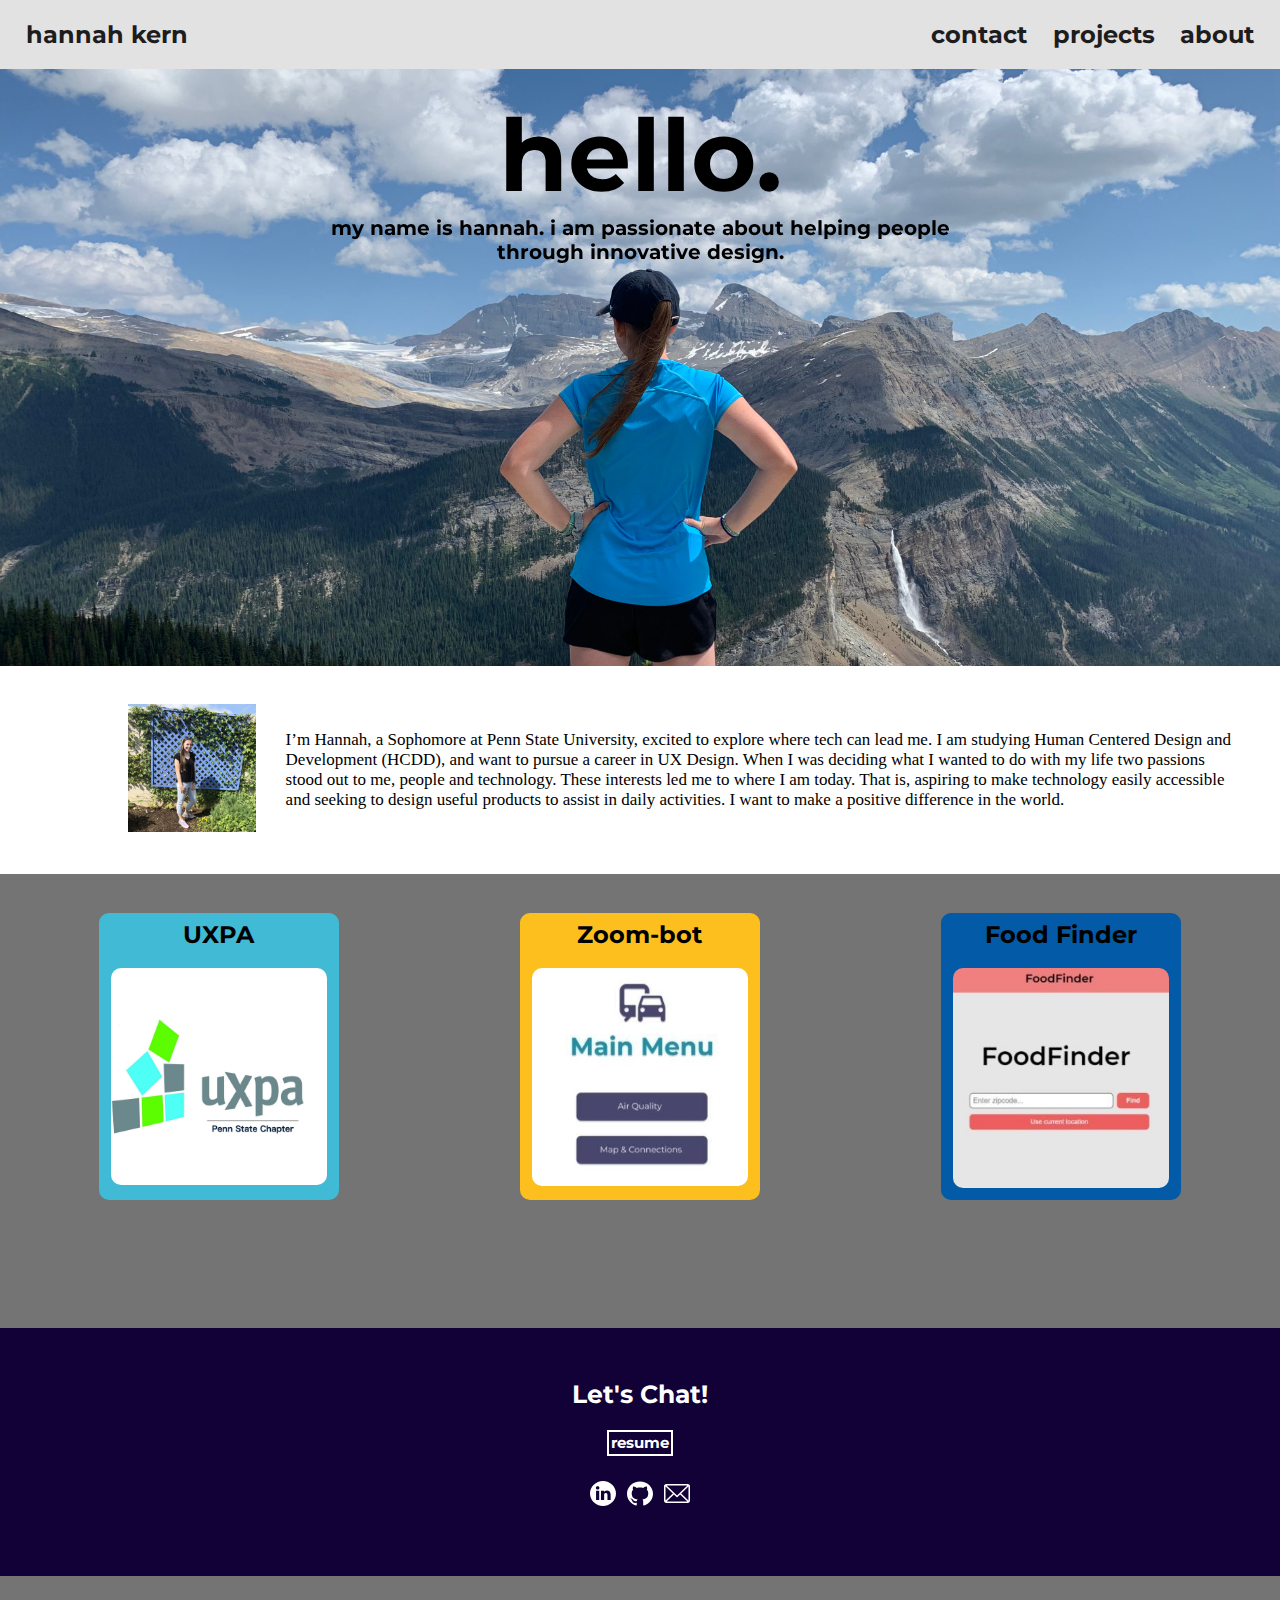
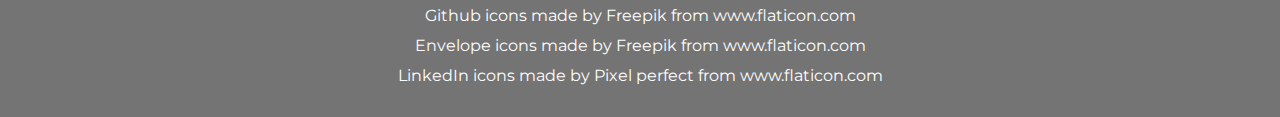
==== index.html @ e4170074 "opportunity" ====
<html>

    <head>
        <title>hannah kern</title>
        <link href="https://fonts.googleapis.com/css2?family=Montserrat&display=swap" rel="stylesheet">
        <link href="styles.css" rel="stylesheet">
        <link rel="icon" href="pictures/logo3.png">
        <script src="scripts/scripts.js"></script>
    </head>

    <body>
        <div class="headers">
            <h2 class="name">
                hannah kern
            </h2>

            <h2 class="about">
                <a href="#descriptionmargins">about</a>
            </h2>

            <h2 class="projects">
                <a href="#projectsmargins">projects</a>
            </h2>

            <h2 class="contact">
                <a href="#contactpage">contact</a>
            </h2>

        </div>

        <div class="home">
            <img src="pictures\mountain.jpg" class="mountain">

            <div class="picturewords">
                <h1 class="hello">
                    hello.
                </h1>

                <h2 class="intro">
                    my name is hannah. i am passionate about helping people through innovative design. 
                </h2>
            </div>
        </div>

        <div class="descriptionmargins" id="descriptionmargins">
            <img src="pictures\flowers.jpg" class="flowerpic" id="description">

            <p class="description">
                I’m Hannah, a Sophomore at Penn State University, excited to explore where tech can lead me. I am studying Human Centered Design and Development (HCDD), and want to pursue a career in UX Design. When I was deciding what I wanted to do with my life two passions stood out to me, people and technology. These interests led me to where I am today. That is, aspiring to make technology easily accessible and seeking to design useful products to assist in daily activities. I want to make a positive difference in the world.
            </p>
        </div>

        <div class="projectsmargins" id="projectsmargins">
            <div class="projectexamples" id="projects">
                <div class="UXPA projectcol">
                    <h3 class="projecttitles">
                        UXPA
                    </h3>

                    <p class="projectdescriptions">
                        UXPA strives to give UX students opportunities to gain experience outside of the classroom. 
                        As the founding treasurer of UXPA, Penn State Chapter, I have put in a lot of time and effort to get the club started. 
                        Leading meetings, recruiting members, and working to become a recognized club are some of the ways I have assisted. 
                        I am currently the Project Manager for the JamPacks project to redesign their website.
                        They are a startup besed in Montana, working to create backpacks built for you.
                        I work as a liason between my team and the client, as well as assist in website functionality.
                        Click <a href="https://www.itsjampacks.com/" class="herebutton"><b>here</b></a> to see their website.
                    </p>

                    <img src="pictures/UXPA-PSU_logo.png" class="UXPAlogo projectlogo">

                    
                </div>

                <div class="zoombot projectcol">
                    <h3 class="projecttitles">
                        Zoom-bot
                    </h3>

                    <p class="projectdescriptions">
                        The Zoom-bot is an interactive navigation and maintence interface that could be implemented on subways and trains all over the world to improve riders experience.
                        It assists various calssifications of users in three parts, maintenance, navigation, and air quality.
                        The Zoom-bot will keep track of train cleanliness and alert maintenance workers of problems. 
                        Subway employees will be using the interface to track trains’ cleanliness and location. 
                        Riders will find benefits of the system through its air purifier and vaccuming as well as viewing navigation tips.
                        The high fidelity wireframes of the interfaces have been developed. 
                        Click <a href="https://www.figma.com/file/EvUAt8o1Ssu5JV6Azz0lU9/Project-Prototype" class="herebutton"><b>here</b></a> to see the figma project.
                        
                    </p>

                    <img src="pictures/zoombot1.JPG" class="zoomlogo projectlogo">

                    
                </div>

                <div class="virtualreality projectcol">
                    <h3 class="projecttitles">
                        Food Finder
                    </h3>

                    <p class="projectdescriptions">
                        My team and I designed an app for finding best-rated local food. 
                        The user is able to save notes, post them as reviews, and send them to others.
                        We collaborated to use Zomato API on the app.
                        I employed HTML, CSS, and JavaScript for the creation of the application.
                        Click <a href="https://github.com/hvk5388/FoodFinderApp" class="herebutton"><b>here</b></a> to see the github repository.
                    </p>

                    <img src="pictures/foodfinder1.JPG" class="vrlogo projectlogo">

                    
                </div>
            </div>
        </div>

        <div class="contactpage" id="contactpage">
            <h4 class="chat">
                Let's Chat!
            </h4>

            <h5>
                <a target="_blank" class="resume" href="https://drive.google.com/file/d/10_lX7cQUOsrA41vKL6oqclri8RDXDFMj/view?usp=sharing">resume</a>
            </h5>

            <div class="contactpics">
                <a target="_blank" href="https://www.linkedin.com/in/hannah-kern"><img src="pictures\linkedin.svg"></a>
            
                <a target="_blank" href="https://github.com/hvk5388"><img src="pictures\github.svg"></a>

                <!-- <a href="mailto:hvk5388@psu.edu"><img src="pictures\email.svg"></a> -->

                <img onclick="copyEmail()" src="pictures\email.svg">

            </div>

            <div>
                <input type="text" value="hannah.kern214@gmail.com" id="myInput" class="textInput">
            </div>
        </div>

        <div class="copyright">
            Github icons made by <a href="https://www.flaticon.com/authors/freepik" title="Freepik">Freepik</a> from <a href="https://www.flaticon.com/" title="Flaticon"> www.flaticon.com</a> <br>
            Envelope icons made by <a href="https://www.flaticon.com/authors/freepik" title="Freepik">Freepik</a> from <a href="https://www.flaticon.com/" title="Flaticon"> www.flaticon.com</a> <br>
            LinkedIn icons made by <a href="https://www.flaticon.com/authors/pixel-perfect" title="Pixel perfect">Pixel perfect</a> from <a href="https://www.flaticon.com/" title="Flaticon"> www.flaticon.com</a> <br>
        </div>

    </body>
</html>
---- styles.css ----
html{
    height: 100%;
    scroll-behavior: smooth;
    overflow-y: scroll;
}

body {
    margin: 0px;
}

.headers{
    font-family: "Montserrat", sans-serif;
    color: #1d1d1d;
    background-color: #E3E2E2;
    position: absolute;
    z-index: 1;
    width: 100%;
    top: 0;
    left: 0;
}

img {
    width: 100%;
    height: auto;
}

.mountain{
    background: url(mountain.jpg);
    background-repeat: no-repeat;
    background-size: cover;
    margin: 0;
    padding: 0;
    border: 0;
    width: 100%;

    /* Set rules to fill background */
    min-height: 100%;
    min-width: 1024px;
        
    /* Set up proportionate scaling */
    width: 100%;
    height: auto;

    position: fixed;
    z-index: 0;
    width: 100%;
    top: 0;
    left: 0;
}

.home {
    position: static;
}

.picturewords{
    position: absolute;
    top: 10%;
    margin-top: 5%;
    left: 50%;
    transform: translate(-50%, -50%);
    font-size: 18px;
    font-family: "Montserrat", sans-serif;
    color:black;
    text-align: center;
}

.name{
    margin-left: 2%; 
    display: inline-block;
}

.about{
    display: inline; 
    margin-left: 2%;
    float: right;
    margin-right: 2%;
}

.projects{
    display: inline; 
    margin-left: 2%;
    float: right;
}

.contact{
    float:right;
    display: inline; 
    margin-left: 2%;
}

.hello{
    font-size: 100px; 
    margin-bottom: 0px;
    /* background-color: #ffffff;
    border-radius: 10px;
    padding: 1%;
    border-bottom-left-radius: 0;
    border-bottom-right-radius: 0; */
}

.intro{
    font-size: 20px; 
    margin-top: 0px;
    /* background-color: #ffffff;
    border-radius: 10px;
    padding: 1%;
    border-top-left-radius: 0;
    border-top-right-radius: 0; */
}

.flowerpic{
    width: 10%;
    /* float: left; */
    margin-left: 10%;
}

.descriptionmargins{
    margin-top: 52%;
    background-color: white;
    position: relative;
    display: block;
    padding-top: 3%;
    padding-bottom: 3%;
    }

.description{
    font-size: 17px;
    color:black;
    display: inline-block;
    vertical-align: top;
    width: 75%;
    margin-left: 2%;
    margin-top:2%;
}

.projectsmargins{
    /* margin-top: 114%; */
    position: relative;
}

.projecttitles{
    font-size: 150%;
    font-family: "Montserrat", sans-serif;
    clear: both;
    text-align: center;
    margin: 0%;
    padding: 3%;
}

.projectexamples{
    background-color: #747474;
    padding-top: 3%;
    padding-bottom: 10%;
    padding-left: 3%;
    padding-right: 3%;
    width: 94%;
    display: inline-flex;
    height: auto;
}
/* 
.UXPA .projectdescriptions{
    color: #40BAD5;
}

.zoombot .projectdescriptions{
    color: #FCBF1E;
}

.virtualreality .projectdescriptions{
    color: #035AA6;
} */

.UXPA{
    background-color: #40BAD5;
    margin-left: 5%;
    width: 20%;
    border-radius: 10px;
    background: #40BAD5;
}

/* .UXPAlogo{
    border-radius: 10px;
    margin: 1.75%;
    width: 15%;
    position: absolute;
} */

.zoombot{
    background-color: #FCBF1E;
    width: 20%;
    margin-left: 15%;
    margin-top: 0%;
    border-radius: 10px;
    background: #FCBF1E;
}

/* .zoomlogo{
    margin: 1.75%;
    width: 15%;
    position: absolute;
    
} */

.virtualreality{
    background-color: #035AA6;
    width: 20%;
    margin-left: 15%;
    border-radius: 10px;
    background: #035AA6;
}

/* .vrlogo{
    margin: 1.75%;
    width: 15%;
    position: absolute;
    border-radius: 10px;
} */

.projectlogo{
    border-radius: 10px;
    width: 90%;
    margin:5%;
    position: static;
    vertical-align: middle;
}

.contactpage{
    background-color: #120136;
    font-family: "Montserrat", sans-serif;
    color: white;
    /* clear: both; */

    /* padding-left: 5%;
    padding-top: 5%; */
    position: relative;
    /* transform: translate(-50%, -50%); */
    font-size: 18px;
    text-align: center;
    /* left: 50%; */
    margin: 0;
    width: 100%;
    padding: 0;
    border: 0;
    display: block;
    padding-bottom: 2%;
    padding-top: 4%;
}

.chat{
    font-size: 25px;
    margin: 0;
}

.contactpics img {
    max-width: 2%;
    /*margin-left: 50%; */
    /* display: inline-block; */
    /* clear: both; */
    margin: .25%;
}

.copyright{
    font-family: "Montserrat", sans-serif;
    background-color: #747474;
    color: #ffffff;
    text-align: center;
    position: relative;
    display: block;
    width: 100%;
    margin-left: 0;
    padding-top: 2%;
    padding-bottom: 2%;
    line-height: 30px;
}

.resume{
    border-style: solid;
    border-width: 2px;
    border-color: #ffffff;
    padding: 2px;
}

a:link{
    color: white;
}

.about a:link{
    color: #1d1d1d;
}

.projects a:link{
    color: #1d1d1d
}

.contact a:link{
    color: #1d1d1d
}

a:visited{
    color: white;
}

.about a:visited{
    color: #1d1d1d;
}

.projects a:visited{
    color: #1d1d1d;
}

.contact a:visited{
    color: #1d1d1d;
}

a { text-decoration: none; }

a.herebutton{
    color: black;
}

.herebutton a:link{
    color: black;
}

.herebutton a:visited{
    color: black;
}

.projectcol:hover .projectdescriptions{
    /* font-family: "Montserrat", sans-serif;
    font-size: 100%;
    background-color: white;
    padding: 3%;
    margin: 5%;
    text-align: left;
    border-radius: 10px;
    color: black; */
    visibility: visible;
}

.projectcol:hover .projectlogo{
    visibility: hidden;
}

.projectcol {
    position: relative;
}

.projectdescriptions {
    visibility: hidden;
    display: block;
    position: absolute;
    font-family: "Montserrat", sans-serif;
    font-size: 100%;
    background-color: white;
    padding: 3%;
    margin: 5%;
    text-align: left;
    border-radius: 10px;
    color: black;
    overflow-y: scroll;
    height: 70%;
}


/* Hide scrollbar for Chrome, Safari and Opera */
.projectdescriptions::-webkit-scrollbar {
    display: none;
}

/* Hide scrollbar for IE, Edge and Firefox */
.projectdescriptions {
  -ms-overflow-style: none;  /* IE and Edge */
  scrollbar-width: none;  /* Firefox */
}

/* .textInput {
    visibility: hidden;
} */

input[type=text]:focus {
    border-color:#120136;
}

input[type=text] {
    padding:5px; 
    border:2px solid #120136; 
    -webkit-border-radius: 5px;
    border-radius: 5px;

    font-family: "Montserrat", sans-serif;
    font-size: 100%;
    background-color: #120136;
    color: #120136;
}

input:focus,
select:focus,
textarea:focus,
button:focus {
    outline: none;
}
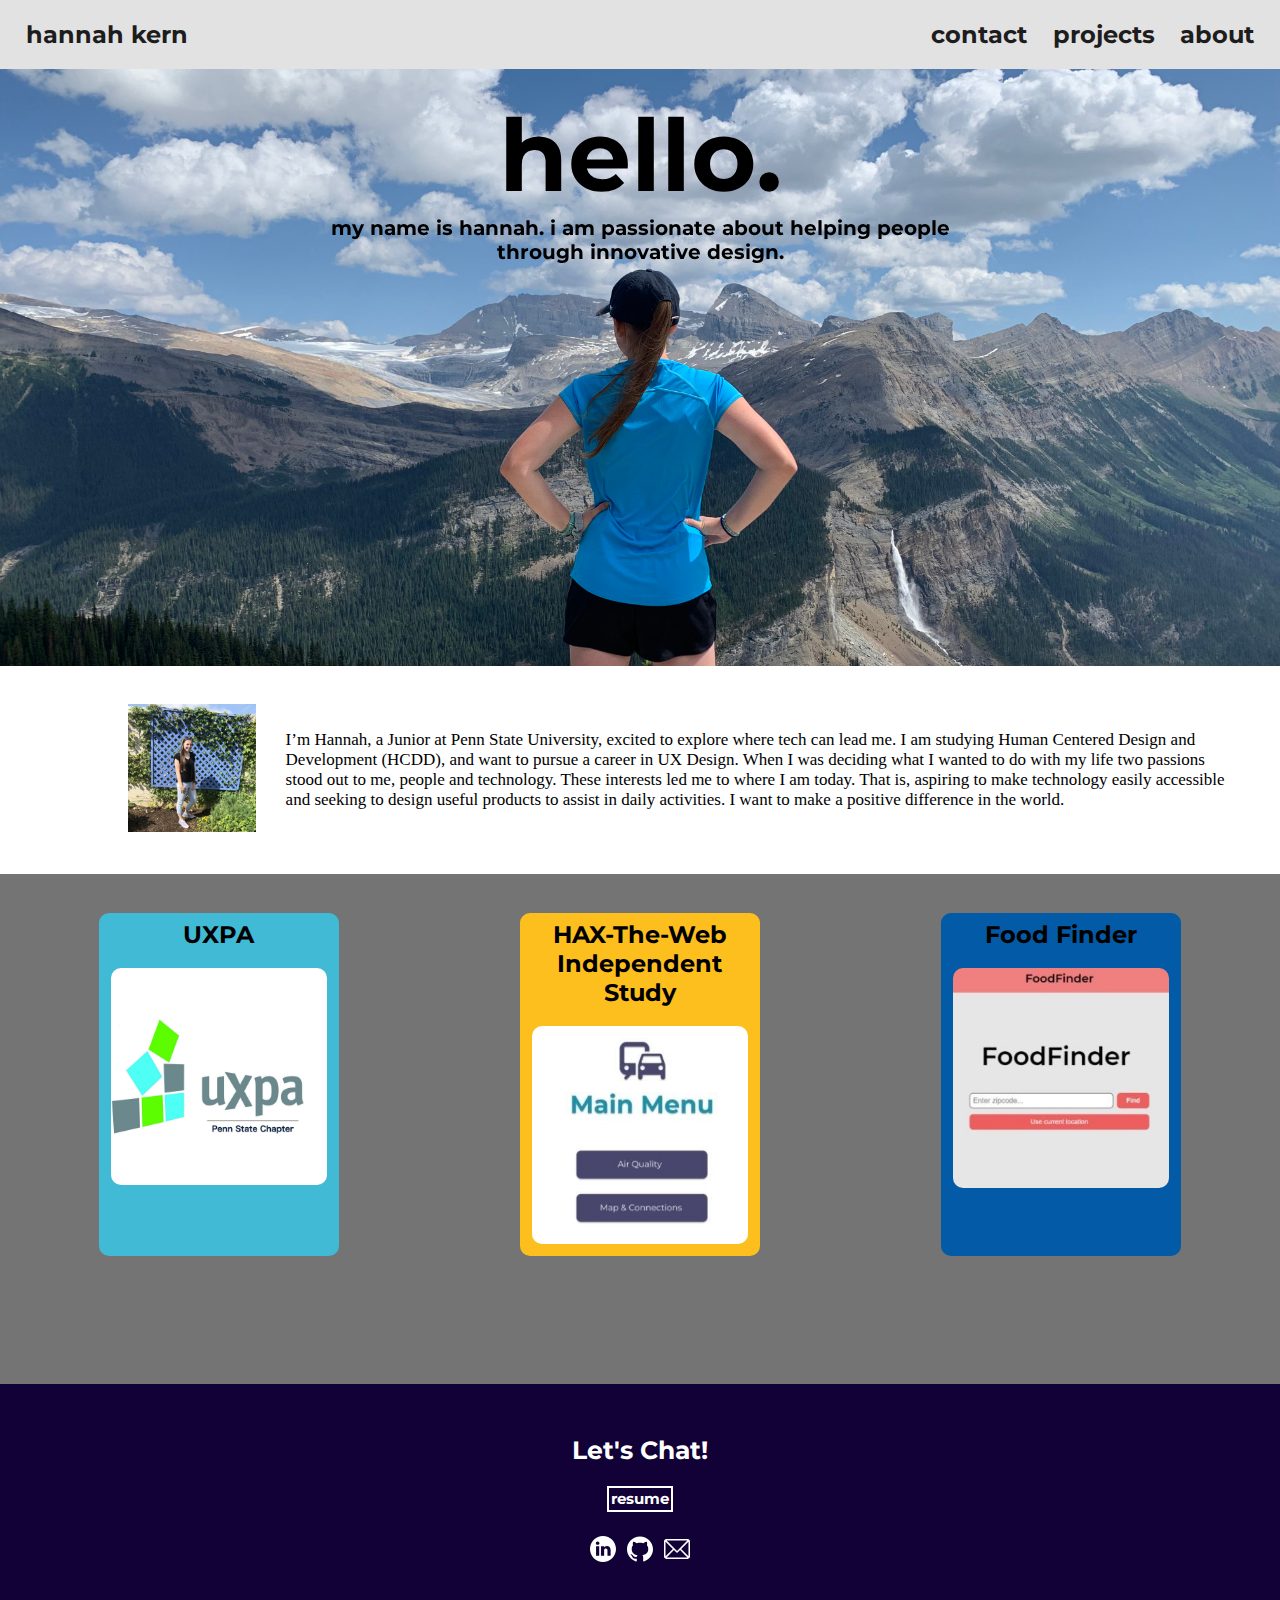
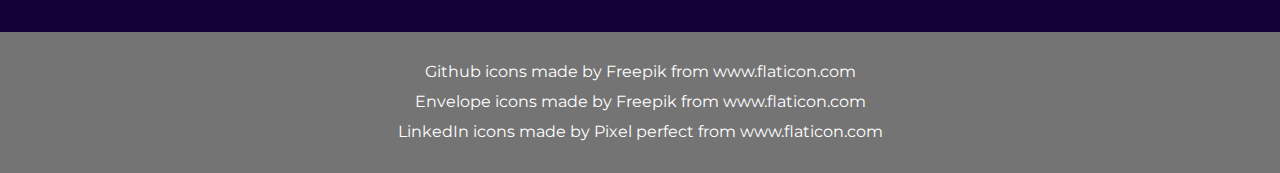
==== commit 13dfa990: "update projects" ====
--- a/index.html
+++ b/index.html
@@ -46,7 +46,7 @@
             <img src="pictures\flowers.jpg" class="flowerpic" id="description">
 
             <p class="description">
-                I’m Hannah, a Sophomore at Penn State University, excited to explore where tech can lead me. I am studying Human Centered Design and Development (HCDD), and want to pursue a career in UX Design. When I was deciding what I wanted to do with my life two passions stood out to me, people and technology. These interests led me to where I am today. That is, aspiring to make technology easily accessible and seeking to design useful products to assist in daily activities. I want to make a positive difference in the world.
+                I’m Hannah, a Junior at Penn State University, excited to explore where tech can lead me. I am studying Human Centered Design and Development (HCDD), and want to pursue a career in UX Design. When I was deciding what I wanted to do with my life two passions stood out to me, people and technology. These interests led me to where I am today. That is, aspiring to make technology easily accessible and seeking to design useful products to assist in daily activities. I want to make a positive difference in the world.
             </p>
         </div>
 
@@ -74,10 +74,18 @@
 
                 <div class="zoombot projectcol">
                     <h3 class="projecttitles">
-                        Zoom-bot
+                        HAX-The-Web Independent Study
                     </h3>
 
                     <p class="projectdescriptions">
+                        I am currently completeing an Independent Study with HAX-The-Web, an open source content mananagement system. 
+                        I work alongside professors, professionals, and peers to contribute to the github repository. 
+                        I test and solve issues in the queue in order to keep the system working properly and improving.
+                        One such issue was the star-rating, created with JavaScript.
+                        The star-rating web component was made in order to add an element that will work as a rating system.
+                        You can change the number of stars and how many are filled in. 
+                        Click <a href="https://github.com/elmsln" class="herebutton"><b>here</b></a> to see the github repository.
+
                         The Zoom-bot is an interactive navigation and maintence interface that could be implemented on subways and trains all over the world to improve riders experience.
                         It assists various calssifications of users in three parts, maintenance, navigation, and air quality.
                         The Zoom-bot will keep track of train cleanliness and alert maintenance workers of problems. 
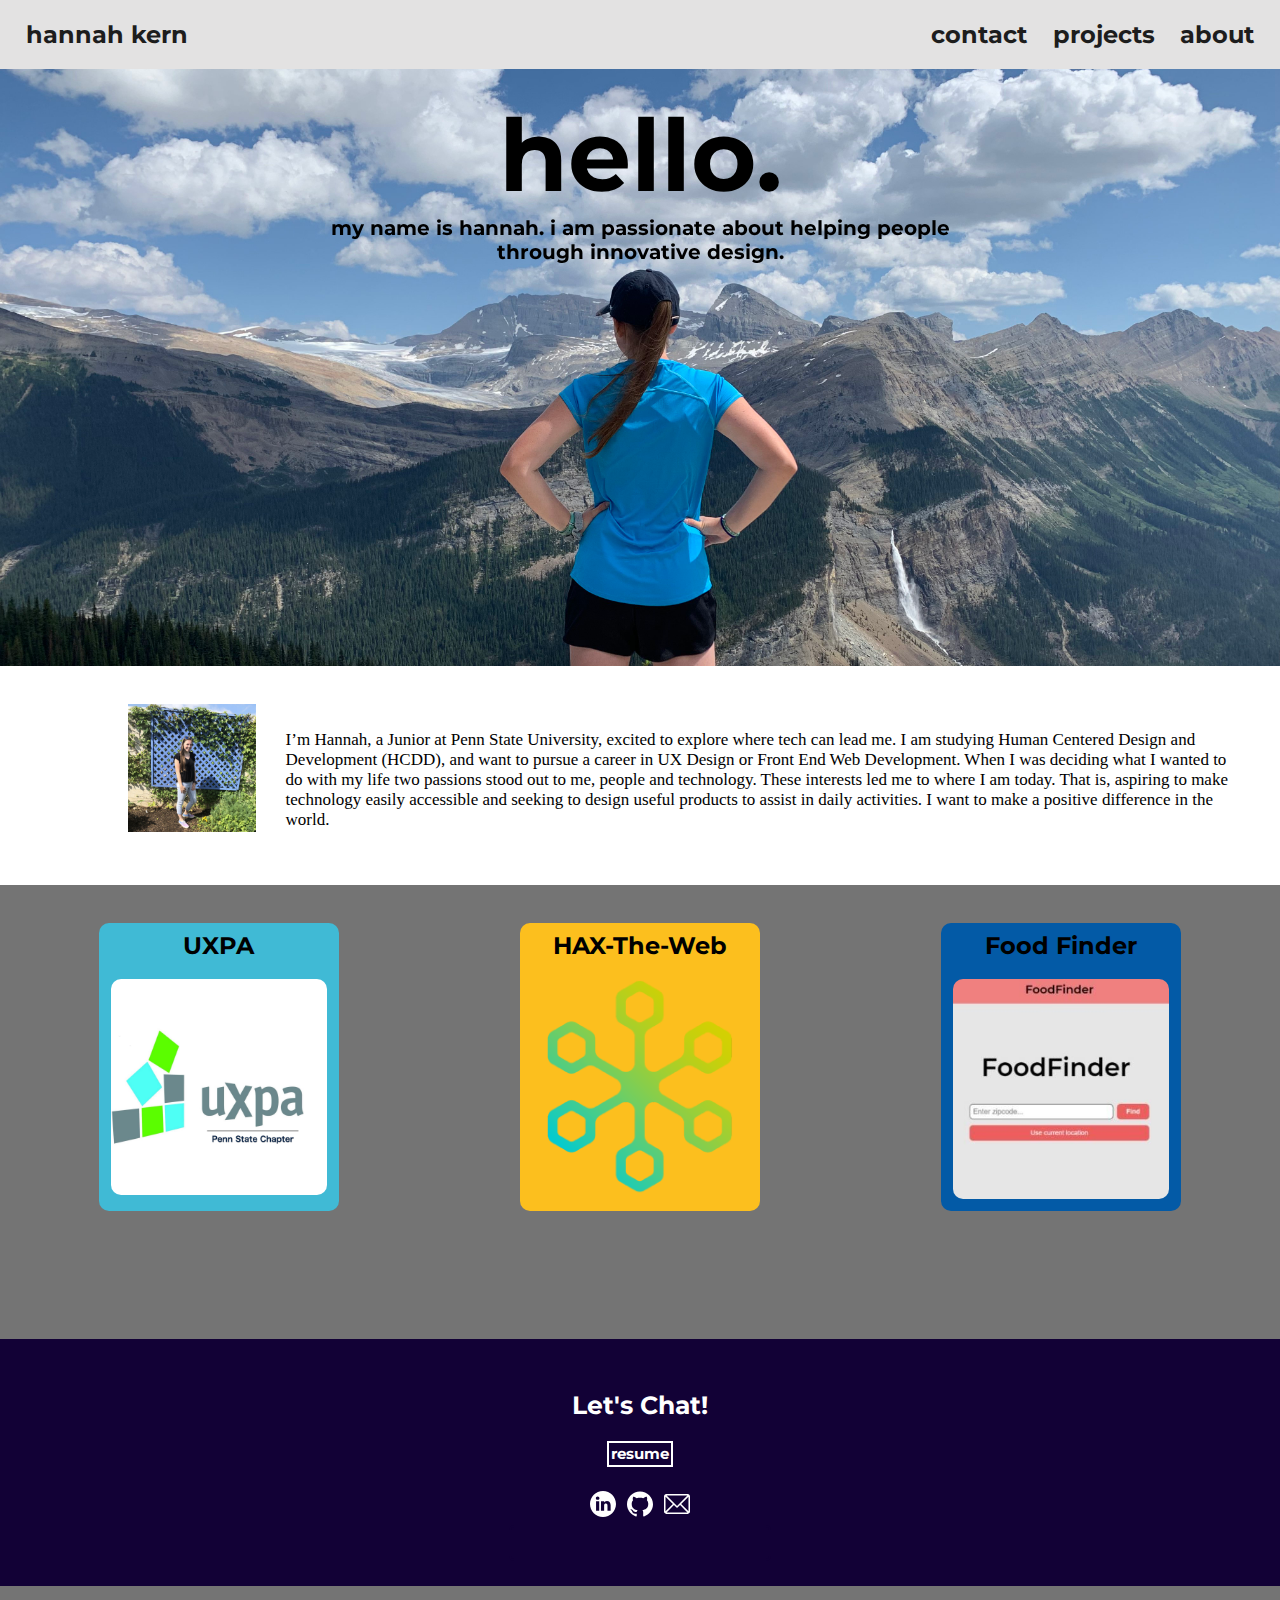
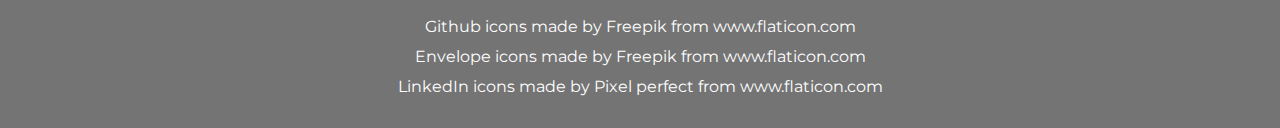
==== commit 933f7c05: "update pictures" ====
--- a/index.html
+++ b/index.html
@@ -46,7 +46,7 @@
             <img src="pictures\flowers.jpg" class="flowerpic" id="description">
 
             <p class="description">
-                I’m Hannah, a Junior at Penn State University, excited to explore where tech can lead me. I am studying Human Centered Design and Development (HCDD), and want to pursue a career in UX Design. When I was deciding what I wanted to do with my life two passions stood out to me, people and technology. These interests led me to where I am today. That is, aspiring to make technology easily accessible and seeking to design useful products to assist in daily activities. I want to make a positive difference in the world.
+                I’m Hannah, a Junior at Penn State University, excited to explore where tech can lead me. I am studying Human Centered Design and Development (HCDD), and want to pursue a career in UX Design or Front End Web Development. When I was deciding what I wanted to do with my life two passions stood out to me, people and technology. These interests led me to where I am today. That is, aspiring to make technology easily accessible and seeking to design useful products to assist in daily activities. I want to make a positive difference in the world.
             </p>
         </div>
 
@@ -74,7 +74,7 @@
 
                 <div class="zoombot projectcol">
                     <h3 class="projecttitles">
-                        HAX-The-Web Independent Study
+                        HAX-The-Web
                     </h3>
 
                     <p class="projectdescriptions">
@@ -84,19 +84,10 @@
                         One such issue was the star-rating, created with JavaScript.
                         The star-rating web component was made in order to add an element that will work as a rating system.
                         You can change the number of stars and how many are filled in. 
-                        Click <a href="https://github.com/elmsln" class="herebutton"><b>here</b></a> to see the github repository.
-
-                        The Zoom-bot is an interactive navigation and maintence interface that could be implemented on subways and trains all over the world to improve riders experience.
-                        It assists various calssifications of users in three parts, maintenance, navigation, and air quality.
-                        The Zoom-bot will keep track of train cleanliness and alert maintenance workers of problems. 
-                        Subway employees will be using the interface to track trains’ cleanliness and location. 
-                        Riders will find benefits of the system through its air purifier and vaccuming as well as viewing navigation tips.
-                        The high fidelity wireframes of the interfaces have been developed. 
-                        Click <a href="https://www.figma.com/file/EvUAt8o1Ssu5JV6Azz0lU9/Project-Prototype" class="herebutton"><b>here</b></a> to see the figma project.
-                        
+                        Click <a href="https://github.com/elmsln" class="herebutton"><b>here</b></a> to see the github repository.                        
                     </p>
 
-                    <img src="pictures/zoombot1.JPG" class="zoomlogo projectlogo">
+                    <img src="pictures/elmsln.png" class="zoomlogo projectlogo">
 
                     
                 </div>
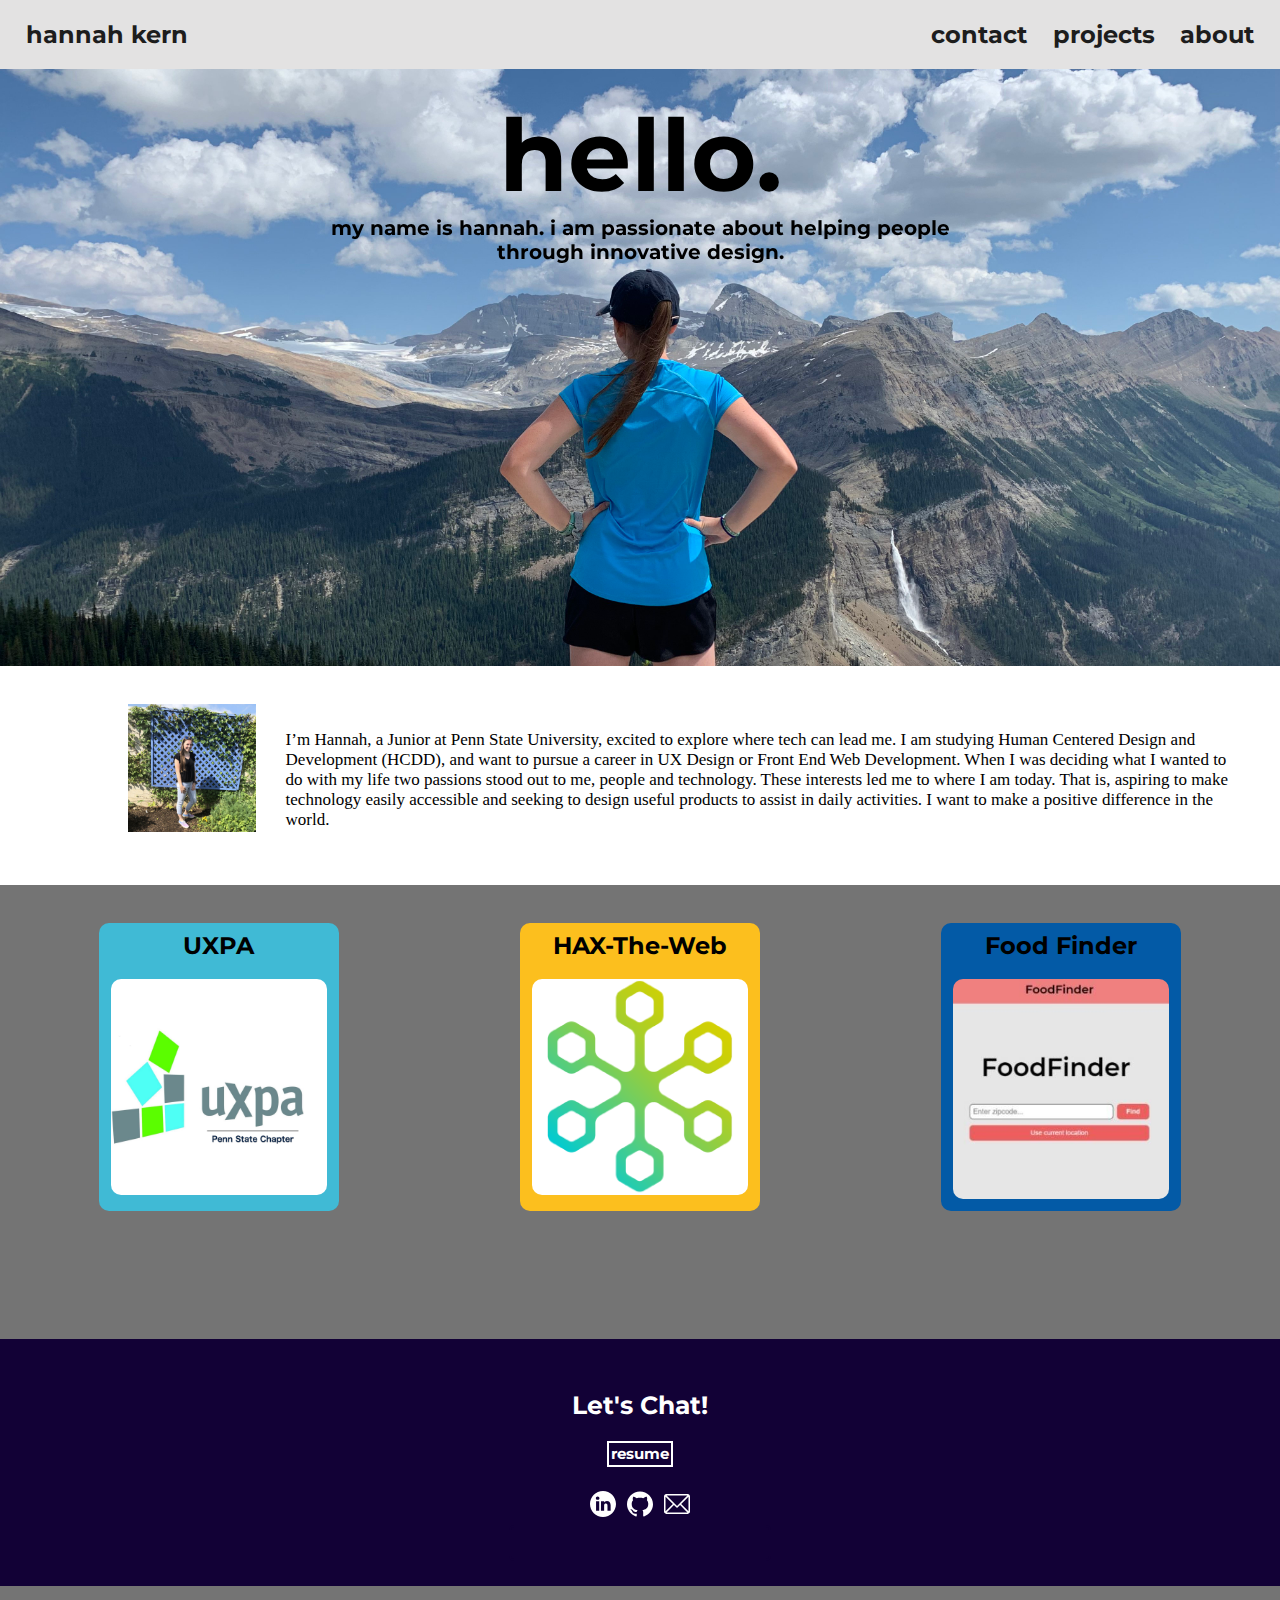
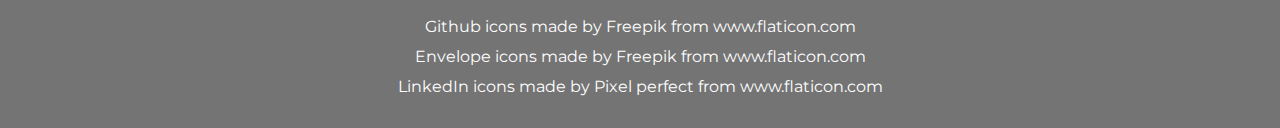
==== commit 92eb840e: "fix resume link" ====
--- a/index.html
+++ b/index.html
@@ -118,7 +118,7 @@
             </h4>
 
             <h5>
-                <a target="_blank" class="resume" href="https://drive.google.com/file/d/10_lX7cQUOsrA41vKL6oqclri8RDXDFMj/view?usp=sharing">resume</a>
+                <a target="_blank" class="resume" href="https://drive.google.com/file/d/1S8eUcDcYZfIKzLb8NfDaDEo6_zUsIWA3/view?usp=sharing">resume</a>
             </h5>
 
             <div class="contactpics">
--- a/styles.css
+++ b/styles.css
@@ -1,161 +1,161 @@
-html{
-    height: 100%;
-    scroll-behavior: smooth;
-    overflow-y: scroll;
+html {
+  height: 100%;
+  scroll-behavior: smooth;
+  overflow-y: scroll;
 }
 
 body {
-    margin: 0px;
-}
-
-.headers{
-    font-family: "Montserrat", sans-serif;
-    color: #1d1d1d;
-    background-color: #E3E2E2;
-    position: absolute;
-    z-index: 1;
-    width: 100%;
-    top: 0;
-    left: 0;
+  margin: 0px;
+}
+
+.headers {
+  font-family: "Montserrat", sans-serif;
+  color: #1d1d1d;
+  background-color: #e3e2e2;
+  position: absolute;
+  z-index: 1;
+  width: 100%;
+  top: 0;
+  left: 0;
 }
 
 img {
-    width: 100%;
-    height: auto;
-}
-
-.mountain{
-    background: url(mountain.jpg);
-    background-repeat: no-repeat;
-    background-size: cover;
-    margin: 0;
-    padding: 0;
-    border: 0;
-    width: 100%;
-
-    /* Set rules to fill background */
-    min-height: 100%;
-    min-width: 1024px;
-        
-    /* Set up proportionate scaling */
-    width: 100%;
-    height: auto;
-
-    position: fixed;
-    z-index: 0;
-    width: 100%;
-    top: 0;
-    left: 0;
+  width: 100%;
+  height: auto;
+}
+
+.mountain {
+  background: url(mountain.jpg);
+  background-repeat: no-repeat;
+  background-size: cover;
+  margin: 0;
+  padding: 0;
+  border: 0;
+  width: 100%;
+
+  /* Set rules to fill background */
+  min-height: 100%;
+  min-width: 1024px;
+
+  /* Set up proportionate scaling */
+  width: 100%;
+  height: auto;
+
+  position: fixed;
+  z-index: 0;
+  width: 100%;
+  top: 0;
+  left: 0;
 }
 
 .home {
-    position: static;
-}
-
-.picturewords{
-    position: absolute;
-    top: 10%;
-    margin-top: 5%;
-    left: 50%;
-    transform: translate(-50%, -50%);
-    font-size: 18px;
-    font-family: "Montserrat", sans-serif;
-    color:black;
-    text-align: center;
-}
-
-.name{
-    margin-left: 2%; 
-    display: inline-block;
-}
-
-.about{
-    display: inline; 
-    margin-left: 2%;
-    float: right;
-    margin-right: 2%;
-}
-
-.projects{
-    display: inline; 
-    margin-left: 2%;
-    float: right;
-}
-
-.contact{
-    float:right;
-    display: inline; 
-    margin-left: 2%;
-}
-
-.hello{
-    font-size: 100px; 
-    margin-bottom: 0px;
-    /* background-color: #ffffff;
+  position: static;
+}
+
+.picturewords {
+  position: absolute;
+  top: 10%;
+  margin-top: 5%;
+  left: 50%;
+  transform: translate(-50%, -50%);
+  font-size: 18px;
+  font-family: "Montserrat", sans-serif;
+  color: black;
+  text-align: center;
+}
+
+.name {
+  margin-left: 2%;
+  display: inline-block;
+}
+
+.about {
+  display: inline;
+  margin-left: 2%;
+  float: right;
+  margin-right: 2%;
+}
+
+.projects {
+  display: inline;
+  margin-left: 2%;
+  float: right;
+}
+
+.contact {
+  float: right;
+  display: inline;
+  margin-left: 2%;
+}
+
+.hello {
+  font-size: 100px;
+  margin-bottom: 0px;
+  /* background-color: #ffffff;
     border-radius: 10px;
     padding: 1%;
     border-bottom-left-radius: 0;
     border-bottom-right-radius: 0; */
 }
 
-.intro{
-    font-size: 20px; 
-    margin-top: 0px;
-    /* background-color: #ffffff;
+.intro {
+  font-size: 20px;
+  margin-top: 0px;
+  /* background-color: #ffffff;
     border-radius: 10px;
     padding: 1%;
     border-top-left-radius: 0;
     border-top-right-radius: 0; */
 }
 
-.flowerpic{
-    width: 10%;
-    /* float: left; */
-    margin-left: 10%;
-}
-
-.descriptionmargins{
-    margin-top: 52%;
-    background-color: white;
-    position: relative;
-    display: block;
-    padding-top: 3%;
-    padding-bottom: 3%;
-    }
-
-.description{
-    font-size: 17px;
-    color:black;
-    display: inline-block;
-    vertical-align: top;
-    width: 75%;
-    margin-left: 2%;
-    margin-top:2%;
-}
-
-.projectsmargins{
-    /* margin-top: 114%; */
-    position: relative;
-}
-
-.projecttitles{
-    font-size: 150%;
-    font-family: "Montserrat", sans-serif;
-    clear: both;
-    text-align: center;
-    margin: 0%;
-    padding: 3%;
-}
-
-.projectexamples{
-    background-color: #747474;
-    padding-top: 3%;
-    padding-bottom: 10%;
-    padding-left: 3%;
-    padding-right: 3%;
-    width: 94%;
-    display: inline-flex;
-    height: auto;
+.flowerpic {
+  width: 10%;
+  /* float: left; */
+  margin-left: 10%;
+}
+
+.descriptionmargins {
+  margin-top: 52%;
+  background-color: white;
+  position: relative;
+  display: block;
+  padding-top: 3%;
+  padding-bottom: 3%;
+}
+
+.description {
+  font-size: 17px;
+  color: black;
+  display: inline-block;
+  vertical-align: top;
+  width: 75%;
+  margin-left: 2%;
+  margin-top: 2%;
+}
+
+.projectsmargins {
+  /* margin-top: 114%; */
+  position: relative;
+}
+
+.projecttitles {
+  font-size: 150%;
+  font-family: "Montserrat", sans-serif;
+  clear: both;
+  text-align: center;
+  margin: 0%;
+  padding: 3%;
+}
+
+.projectexamples {
+  background-color: #747474;
+  padding-top: 3%;
+  padding-bottom: 10%;
+  padding-left: 3%;
+  padding-right: 3%;
+  width: 94%;
+  display: inline-flex;
+  height: auto;
 }
 /* 
 .UXPA .projectdescriptions{
@@ -170,12 +170,12 @@
     color: #035AA6;
 } */
 
-.UXPA{
-    background-color: #40BAD5;
-    margin-left: 5%;
-    width: 20%;
-    border-radius: 10px;
-    background: #40BAD5;
+.UXPA {
+  background-color: #40bad5;
+  margin-left: 5%;
+  width: 20%;
+  border-radius: 10px;
+  background: #40bad5;
 }
 
 /* .UXPAlogo{
@@ -185,13 +185,17 @@
     position: absolute;
 } */
 
-.zoombot{
-    background-color: #FCBF1E;
-    width: 20%;
-    margin-left: 15%;
-    margin-top: 0%;
-    border-radius: 10px;
-    background: #FCBF1E;
+.zoombot {
+  background-color: #fcbf1e;
+  width: 20%;
+  margin-left: 15%;
+  margin-top: 0%;
+  border-radius: 10px;
+  background: #fcbf1e;
+}
+
+.zoomlogo {
+  background-color: rgb(300, 300, 300);
 }
 
 /* .zoomlogo{
@@ -201,12 +205,12 @@
     
 } */
 
-.virtualreality{
-    background-color: #035AA6;
-    width: 20%;
-    margin-left: 15%;
-    border-radius: 10px;
-    background: #035AA6;
+.virtualreality {
+  background-color: #035aa6;
+  width: 20%;
+  margin-left: 15%;
+  border-radius: 10px;
+  background: #035aa6;
 }
 
 /* .vrlogo{
@@ -216,118 +220,120 @@
     border-radius: 10px;
 } */
 
-.projectlogo{
-    border-radius: 10px;
-    width: 90%;
-    margin:5%;
-    position: static;
-    vertical-align: middle;
-}
-
-.contactpage{
-    background-color: #120136;
-    font-family: "Montserrat", sans-serif;
-    color: white;
-    /* clear: both; */
-
-    /* padding-left: 5%;
+.projectlogo {
+  border-radius: 10px;
+  width: 90%;
+  margin: 5%;
+  position: static;
+  vertical-align: middle;
+}
+
+.contactpage {
+  background-color: #120136;
+  font-family: "Montserrat", sans-serif;
+  color: white;
+  /* clear: both; */
+
+  /* padding-left: 5%;
     padding-top: 5%; */
-    position: relative;
-    /* transform: translate(-50%, -50%); */
-    font-size: 18px;
-    text-align: center;
-    /* left: 50%; */
-    margin: 0;
-    width: 100%;
-    padding: 0;
-    border: 0;
-    display: block;
-    padding-bottom: 2%;
-    padding-top: 4%;
-}
-
-.chat{
-    font-size: 25px;
-    margin: 0;
+  position: relative;
+  /* transform: translate(-50%, -50%); */
+  font-size: 18px;
+  text-align: center;
+  /* left: 50%; */
+  margin: 0;
+  width: 100%;
+  padding: 0;
+  border: 0;
+  display: block;
+  padding-bottom: 2%;
+  padding-top: 4%;
+}
+
+.chat {
+  font-size: 25px;
+  margin: 0;
 }
 
 .contactpics img {
-    max-width: 2%;
-    /*margin-left: 50%; */
-    /* display: inline-block; */
-    /* clear: both; */
-    margin: .25%;
-}
-
-.copyright{
-    font-family: "Montserrat", sans-serif;
-    background-color: #747474;
-    color: #ffffff;
-    text-align: center;
-    position: relative;
-    display: block;
-    width: 100%;
-    margin-left: 0;
-    padding-top: 2%;
-    padding-bottom: 2%;
-    line-height: 30px;
-}
-
-.resume{
-    border-style: solid;
-    border-width: 2px;
-    border-color: #ffffff;
-    padding: 2px;
-}
-
-a:link{
-    color: white;
-}
-
-.about a:link{
-    color: #1d1d1d;
-}
-
-.projects a:link{
-    color: #1d1d1d
-}
-
-.contact a:link{
-    color: #1d1d1d
-}
-
-a:visited{
-    color: white;
-}
-
-.about a:visited{
-    color: #1d1d1d;
-}
-
-.projects a:visited{
-    color: #1d1d1d;
-}
-
-.contact a:visited{
-    color: #1d1d1d;
-}
-
-a { text-decoration: none; }
-
-a.herebutton{
-    color: black;
-}
-
-.herebutton a:link{
-    color: black;
-}
-
-.herebutton a:visited{
-    color: black;
-}
-
-.projectcol:hover .projectdescriptions{
-    /* font-family: "Montserrat", sans-serif;
+  max-width: 2%;
+  /*margin-left: 50%; */
+  /* display: inline-block; */
+  /* clear: both; */
+  margin: 0.25%;
+}
+
+.copyright {
+  font-family: "Montserrat", sans-serif;
+  background-color: #747474;
+  color: #ffffff;
+  text-align: center;
+  position: relative;
+  display: block;
+  width: 100%;
+  margin-left: 0;
+  padding-top: 2%;
+  padding-bottom: 2%;
+  line-height: 30px;
+}
+
+.resume {
+  border-style: solid;
+  border-width: 2px;
+  border-color: #ffffff;
+  padding: 2px;
+}
+
+a:link {
+  color: white;
+}
+
+.about a:link {
+  color: #1d1d1d;
+}
+
+.projects a:link {
+  color: #1d1d1d;
+}
+
+.contact a:link {
+  color: #1d1d1d;
+}
+
+a:visited {
+  color: white;
+}
+
+.about a:visited {
+  color: #1d1d1d;
+}
+
+.projects a:visited {
+  color: #1d1d1d;
+}
+
+.contact a:visited {
+  color: #1d1d1d;
+}
+
+a {
+  text-decoration: none;
+}
+
+a.herebutton {
+  color: black;
+}
+
+.herebutton a:link {
+  color: black;
+}
+
+.herebutton a:visited {
+  color: black;
+}
+
+.projectcol:hover .projectdescriptions {
+  /* font-family: "Montserrat", sans-serif;
     font-size: 100%;
     background-color: white;
     padding: 3%;
@@ -335,68 +341,67 @@
     text-align: left;
     border-radius: 10px;
     color: black; */
-    visibility: visible;
-}
-
-.projectcol:hover .projectlogo{
-    visibility: hidden;
+  visibility: visible;
+}
+
+.projectcol:hover .projectlogo {
+  visibility: hidden;
 }
 
 .projectcol {
-    position: relative;
+  position: relative;
 }
 
 .projectdescriptions {
-    visibility: hidden;
-    display: block;
-    position: absolute;
-    font-family: "Montserrat", sans-serif;
-    font-size: 100%;
-    background-color: white;
-    padding: 3%;
-    margin: 5%;
-    text-align: left;
-    border-radius: 10px;
-    color: black;
-    overflow-y: scroll;
-    height: 70%;
-}
-
+  visibility: hidden;
+  display: block;
+  position: absolute;
+  font-family: "Montserrat", sans-serif;
+  font-size: 100%;
+  background-color: white;
+  padding: 3%;
+  margin: 5%;
+  text-align: left;
+  border-radius: 10px;
+  color: black;
+  overflow-y: scroll;
+  height: 70%;
+}
 
 /* Hide scrollbar for Chrome, Safari and Opera */
 .projectdescriptions::-webkit-scrollbar {
-    display: none;
+  display: none;
 }
 
 /* Hide scrollbar for IE, Edge and Firefox */
 .projectdescriptions {
-  -ms-overflow-style: none;  /* IE and Edge */
-  scrollbar-width: none;  /* Firefox */
+  -ms-overflow-style: none; /* IE and Edge */
+  scrollbar-width: none; /* Firefox */
 }
 
 /* .textInput {
     visibility: hidden;
 } */
 
-input[type=text]:focus {
-    border-color:#120136;
-}
-
-input[type=text] {
-    padding:5px; 
-    border:2px solid #120136; 
-    -webkit-border-radius: 5px;
-    border-radius: 5px;
-
-    font-family: "Montserrat", sans-serif;
-    font-size: 100%;
-    background-color: #120136;
-    color: #120136;
+input[type="text"]:focus {
+  border-color: #120136;
+}
+
+input[type="text"] {
+  padding: 5px;
+  border: 2px solid #120136;
+  -webkit-border-radius: 5px;
+  border-radius: 5px;
+
+  font-family: "Montserrat", sans-serif;
+  font-size: 100%;
+  background-color: #120136;
+  color: #120136;
 }
 
 input:focus,
 select:focus,
 textarea:focus,
 button:focus {
-    outline: none;
-}+  outline: none;
+}
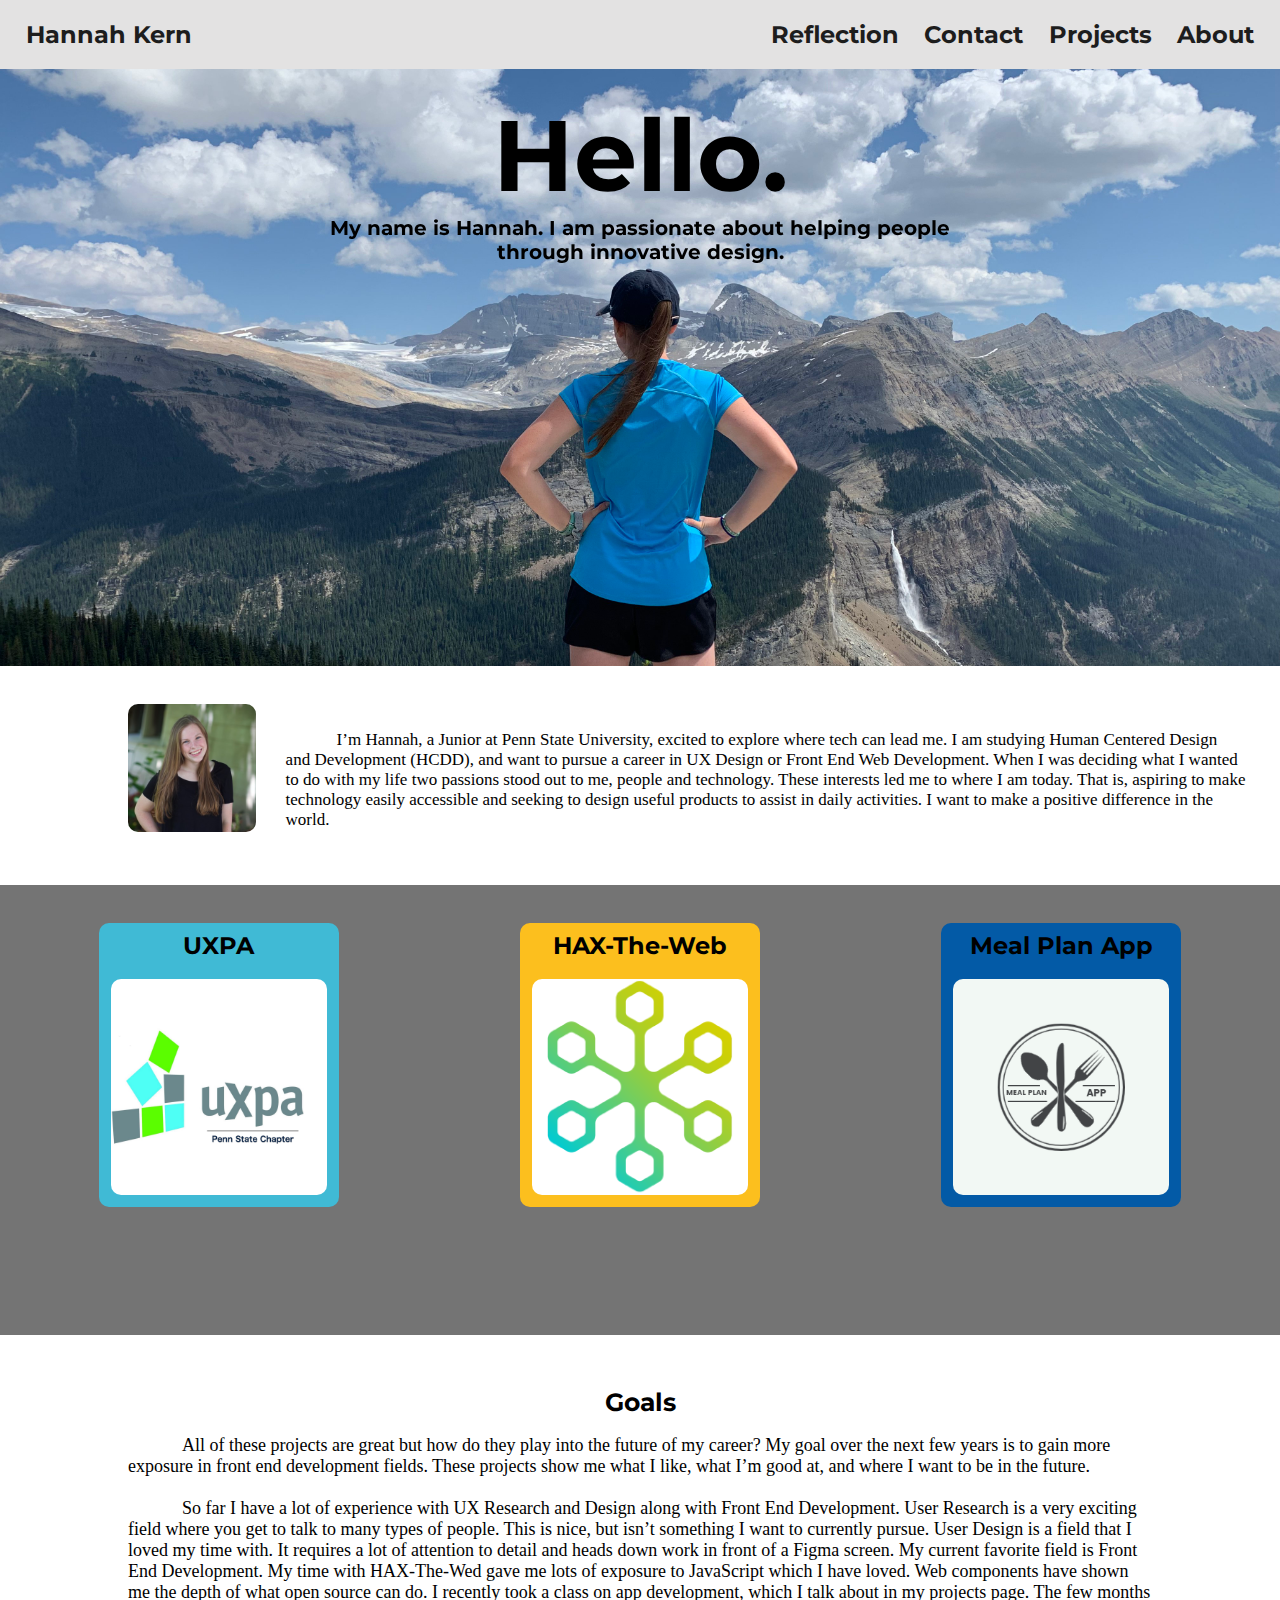
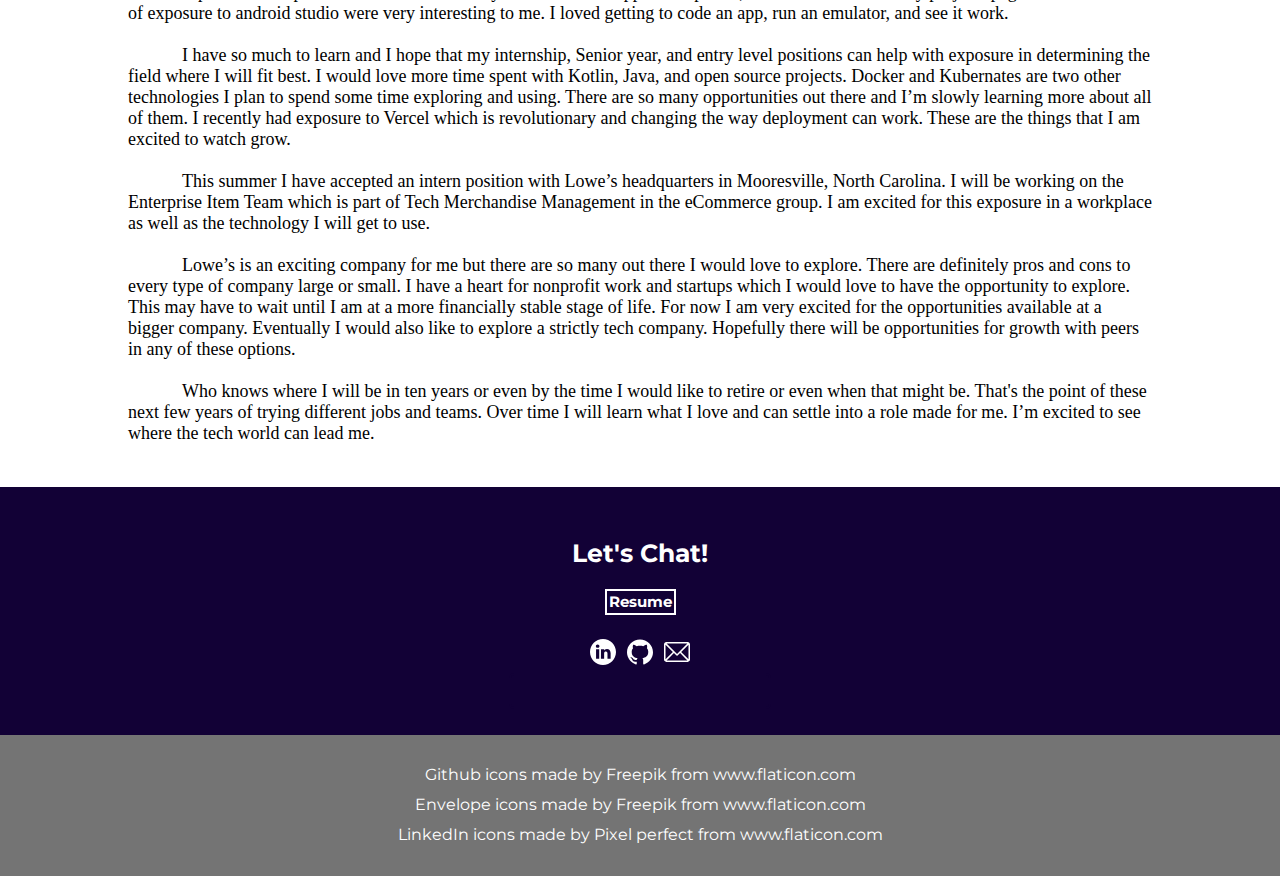
==== commit 5c28f08a: "spring 2022 updates" ====
--- a/index.html
+++ b/index.html
@@ -11,19 +11,23 @@
     <body>
         <div class="headers">
             <h2 class="name">
-                hannah kern
+                Hannah Kern
             </h2>
 
             <h2 class="about">
-                <a href="#descriptionmargins">about</a>
+                <a href="#descriptionmargins">About</a>
             </h2>
 
             <h2 class="projects">
-                <a href="#projectsmargins">projects</a>
+                <a href="#projectsmargins">Projects</a>
             </h2>
 
             <h2 class="contact">
-                <a href="#contactpage">contact</a>
+                <a href="#contactpage">Contact</a>
+            </h2>
+
+            <h2 class="reflection">
+                <a href="#reflectionpage">Reflection</a>
             </h2>
 
         </div>
@@ -33,20 +37,20 @@
 
             <div class="picturewords">
                 <h1 class="hello">
-                    hello.
+                    Hello.
                 </h1>
 
                 <h2 class="intro">
-                    my name is hannah. i am passionate about helping people through innovative design. 
+                    My name is Hannah. I am passionate about helping people through innovative design. 
                 </h2>
             </div>
         </div>
 
         <div class="descriptionmargins" id="descriptionmargins">
-            <img src="pictures\flowers.jpg" class="flowerpic" id="description">
+            <img src="pictures\face.png" class="face" id="description">
 
             <p class="description">
-                I’m Hannah, a Junior at Penn State University, excited to explore where tech can lead me. I am studying Human Centered Design and Development (HCDD), and want to pursue a career in UX Design or Front End Web Development. When I was deciding what I wanted to do with my life two passions stood out to me, people and technology. These interests led me to where I am today. That is, aspiring to make technology easily accessible and seeking to design useful products to assist in daily activities. I want to make a positive difference in the world.
+                &emsp;&emsp;&emsp;I’m Hannah, a Junior at Penn State University, excited to explore where tech can lead me. I am studying Human Centered Design and Development (HCDD), and want to pursue a career in UX Design or Front End Web Development. When I was deciding what I wanted to do with my life two passions stood out to me, people and technology. These interests led me to where I am today. That is, aspiring to make technology easily accessible and seeking to design useful products to assist in daily activities. I want to make a positive difference in the world.
             </p>
         </div>
 
@@ -60,10 +64,9 @@
                     <p class="projectdescriptions">
                         UXPA strives to give UX students opportunities to gain experience outside of the classroom. 
                         As the founding treasurer of UXPA, Penn State Chapter, I have put in a lot of time and effort to get the club started. 
-                        Leading meetings, recruiting members, and working to become a recognized club are some of the ways I have assisted. 
-                        I am currently the Project Manager for the JamPacks project to redesign their website.
-                        They are a startup besed in Montana, working to create backpacks built for you.
-                        I work as a liason between my team and the client, as well as assist in website functionality.
+                        Leading meetings, recruiting members, designing wireframes, and working to become a recognized club are some of the ways I have assisted. 
+                        I have been the Project Manager for the JamPacks project to redesign their website. 
+                        I worked as a liason between my team and the client, as well as assist in website functionality.
                         Click <a href="https://www.itsjampacks.com/" class="herebutton"><b>here</b></a> to see their website.
                     </p>
 
@@ -78,13 +81,13 @@
                     </h3>
 
                     <p class="projectdescriptions">
-                        I am currently completeing an Independent Study with HAX-The-Web, an open source content mananagement system. 
-                        I work alongside professors, professionals, and peers to contribute to the github repository. 
-                        I test and solve issues in the queue in order to keep the system working properly and improving.
-                        One such issue was the star-rating, created with JavaScript.
-                        The star-rating web component was made in order to add an element that will work as a rating system.
-                        You can change the number of stars and how many are filled in. 
-                        Click <a href="https://github.com/elmsln" class="herebutton"><b>here</b></a> to see the github repository.                        
+                        I have worked with HAX-The-Web, an open source content management system, completing an Independent Study and many projects. 
+                        I worked alongside professors, professionals, and peers to contribute to the GitHub repository. 
+                        I test and solve issues in the queue in order to keep the system working properly and improving. 
+                        One such issue was the vocab-term, created with JavaScript. 
+                        The vocab-term web component was made in order to add an element that will allow a tooltip definition. 
+                        You can change the text, definition, and add pictures. 
+                        Click <a href="https://github.com/elmsln" class="herebutton"><b>here</b></a> to see the github repository.                                      
                     </p>
 
                     <img src="pictures/elmsln.png" class="zoomlogo projectlogo">
@@ -94,22 +97,48 @@
 
                 <div class="virtualreality projectcol">
                     <h3 class="projecttitles">
-                        Food Finder
+                        Meal Plan App
                     </h3>
 
                     <p class="projectdescriptions">
-                        My team and I designed an app for finding best-rated local food. 
-                        The user is able to save notes, post them as reviews, and send them to others.
-                        We collaborated to use Zomato API on the app.
-                        I employed HTML, CSS, and JavaScript for the creation of the application.
-                        Click <a href="https://github.com/hvk5388/FoodFinderApp" class="herebutton"><b>here</b></a> to see the github repository.
+                        One of my favorite tools to use has been Android Studio. 
+                        With Java, I have designed and developed an app start to finish on Android Studio. 
+                        I worked on a small team as the lead developer in order to code the functionality of the meal plan app. 
+                        My favorite method for this was the grocery list. 
+                        I allowed users to add an item to shared preferences and dynamically changed the size of the list. 
+                        This was a very difficult challenge and I learned a lot about Java, Android Studio, and working on a difficult team. 
+                        Click <a href="https://github.com/hvk5388/hcdd340final" class="herebutton"><b>here</b></a> to see the github repository.
                     </p>
 
-                    <img src="pictures/foodfinder1.JPG" class="vrlogo projectlogo">
+                    <img src="pictures/mealplan.png" class="vrlogo projectlogo">
 
                     
                 </div>
             </div>
+        </div>
+
+        <div class="reflectionpage" id="reflectionpage">
+            <h4 class="reflectionheader">Goals</h4>
+            <p id="reflectiontext">
+                &emsp;&emsp;&emsp;All of these projects are great but how do they play into the future of my career? My goal over the next few years is to gain more exposure in front end development fields. These projects show me what I like, what I’m good at, and where I want to be in the future.
+
+                <br>
+                <br>
+                &emsp;&emsp;&emsp;So far I have a lot of experience with UX Research and Design along with Front End Development. User Research is a very exciting field where you get to talk to many types of people. This is nice, but isn’t something I want to currently pursue. User Design is a field that I loved my time with. It requires a lot of attention to detail and heads down work in front of a Figma screen. My current favorite field is Front End Development. My time with HAX-The-Wed gave me lots of exposure to JavaScript which I have loved. Web components have shown me the depth of what open source can do. I recently took a class on app development, which I talk about in my projects page. The few months of exposure to android studio were very interesting to me. I loved getting to code an app, run an emulator, and see it work. 
+                <br>
+                <br>
+                &emsp;&emsp;&emsp;I have so much to learn and I hope that my internship, Senior year, and entry level positions can help with exposure in determining the field where I will fit best. I would love more time spent with Kotlin, Java, and open source projects. Docker and Kubernates are two other technologies I plan to spend some time exploring and using. There are so many opportunities out there and I’m slowly learning more about all of them. I recently had exposure to Vercel which is revolutionary and changing the way deployment can work. These are the things that I am excited to watch grow.
+                <br>
+                <br>
+                &emsp;&emsp;&emsp;This summer I have accepted an intern position with Lowe’s headquarters in Mooresville, North Carolina. I will be working on the Enterprise Item Team which is part of Tech Merchandise Management in the eCommerce group. I am excited for this exposure in a workplace as well as the technology I will get to use. 
+                <br>
+                <br>
+                &emsp;&emsp;&emsp;Lowe’s is an exciting company for me but there are so many out there I would love to explore. There are definitely pros and cons to every type of company large or small. I have a heart for nonprofit work and startups which I would love to have the opportunity to explore. This may have to wait until I am at a more financially stable stage of life. For now I am very excited for the opportunities available at a bigger company. Eventually I would also like to explore a strictly tech company. Hopefully there will be opportunities for growth with peers in any of these options.
+                <br>
+                <br>
+                &emsp;&emsp;&emsp;Who knows where I will be in ten years or even by the time I would like to retire or even when that might be. That's the point of these next few years of trying different jobs and teams. Over time I will learn what I love and can settle into a role made for me. I’m excited to see where the tech world can lead me.
+                
+            </p>
         </div>
 
         <div class="contactpage" id="contactpage">
@@ -118,7 +147,7 @@
             </h4>
 
             <h5>
-                <a target="_blank" class="resume" href="https://drive.google.com/file/d/1S8eUcDcYZfIKzLb8NfDaDEo6_zUsIWA3/view?usp=sharing">resume</a>
+                <a target="_blank" class="resume" href="https://drive.google.com/file/d/1S8eUcDcYZfIKzLb8NfDaDEo6_zUsIWA3/view?usp=sharing">Resume</a>
             </h5>
 
             <div class="contactpics">
--- a/styles.css
+++ b/styles.css
@@ -86,6 +86,13 @@
   float: right;
   display: inline;
   margin-left: 2%;
+}
+
+.reflection {
+  float: right;
+  display: inline;
+  margin-left: 2%;
+  color: black;
 }
 
 .hello {
@@ -108,7 +115,8 @@
     border-top-right-radius: 0; */
 }
 
-.flowerpic {
+.face {
+  border-radius: 10px;
   width: 10%;
   /* float: left; */
   margin-left: 10%;
@@ -148,7 +156,7 @@
 }
 
 .projectexamples {
-  background-color: #747474;
+  background-color: #747474;  
   padding-top: 3%;
   padding-bottom: 10%;
   padding-left: 3%;
@@ -250,6 +258,43 @@
   padding-top: 4%;
 }
 
+.reflectionpage {
+  background-color: #ffffff;
+  color: black;
+  /* clear: both; */
+
+  /* padding-left: 5%;
+    padding-top: 5%; */
+  position: relative;
+  /* transform: translate(-50%, -50%); */
+  font-size: 18px;
+
+  /* left: 50%; */
+  margin: 0;
+  width: 80%;
+  padding: 10%;
+  border: 0;
+  display: block;
+  padding-bottom: 2%;
+  padding-top: 4%;
+}
+
+.reflectionheader{
+  font-family: "Montserrat", sans-serif;
+  font-size: 25px;
+  margin: 0;
+  text-align: center;
+}
+
+.reflectiontext{
+  font-size: 20px;
+  margin-top: 0px;
+  font-family: 'Times New Roman', Times, serif;
+  text-align: left;
+  padding: 10%;
+  width: 80%;
+}
+
 .chat {
   font-size: 25px;
   margin: 0;
@@ -300,6 +345,10 @@
   color: #1d1d1d;
 }
 
+.reflection a:link {
+  color: #1d1d1d;
+}
+
 a:visited {
   color: white;
 }
@@ -313,6 +362,10 @@
 }
 
 .contact a:visited {
+  color: #1d1d1d;
+}
+
+.reflection a:visited {
   color: #1d1d1d;
 }
 
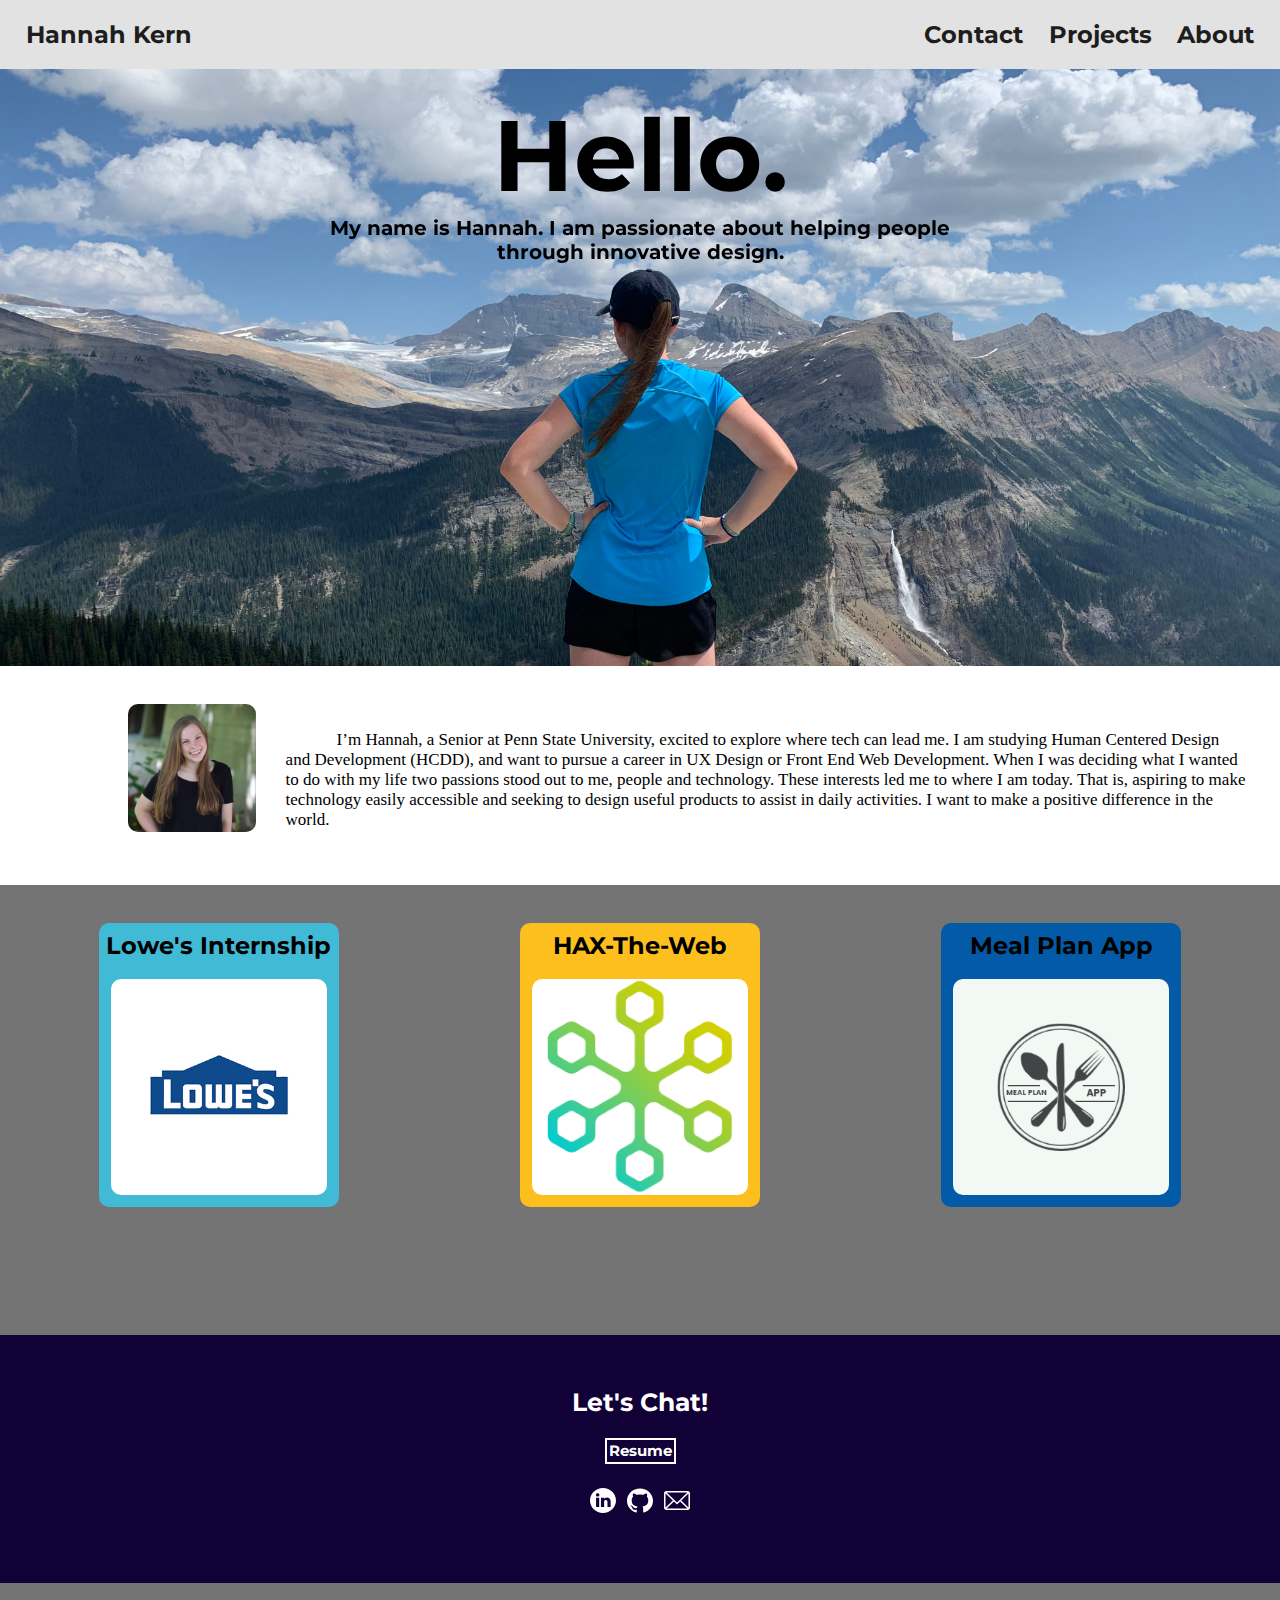
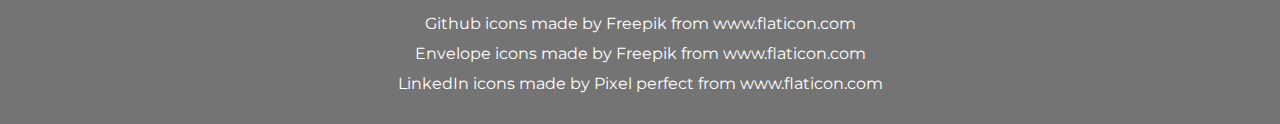
==== commit 024930d7: "add lowes expeirience" ====
--- a/index.html
+++ b/index.html
@@ -26,10 +26,6 @@
                 <a href="#contactpage">Contact</a>
             </h2>
 
-            <h2 class="reflection">
-                <a href="#reflectionpage">Reflection</a>
-            </h2>
-
         </div>
 
         <div class="home">
@@ -50,7 +46,7 @@
             <img src="pictures\face.png" class="face" id="description">
 
             <p class="description">
-                &emsp;&emsp;&emsp;I’m Hannah, a Junior at Penn State University, excited to explore where tech can lead me. I am studying Human Centered Design and Development (HCDD), and want to pursue a career in UX Design or Front End Web Development. When I was deciding what I wanted to do with my life two passions stood out to me, people and technology. These interests led me to where I am today. That is, aspiring to make technology easily accessible and seeking to design useful products to assist in daily activities. I want to make a positive difference in the world.
+                &emsp;&emsp;&emsp;I’m Hannah, a Senior at Penn State University, excited to explore where tech can lead me. I am studying Human Centered Design and Development (HCDD), and want to pursue a career in UX Design or Front End Web Development. When I was deciding what I wanted to do with my life two passions stood out to me, people and technology. These interests led me to where I am today. That is, aspiring to make technology easily accessible and seeking to design useful products to assist in daily activities. I want to make a positive difference in the world.
             </p>
         </div>
 
@@ -58,19 +54,23 @@
             <div class="projectexamples" id="projects">
                 <div class="UXPA projectcol">
                     <h3 class="projecttitles">
-                        UXPA
+                        Lowe's Internship
                     </h3>
 
                     <p class="projectdescriptions">
-                        UXPA strives to give UX students opportunities to gain experience outside of the classroom. 
-                        As the founding treasurer of UXPA, Penn State Chapter, I have put in a lot of time and effort to get the club started. 
-                        Leading meetings, recruiting members, designing wireframes, and working to become a recognized club are some of the ways I have assisted. 
-                        I have been the Project Manager for the JamPacks project to redesign their website. 
-                        I worked as a liason between my team and the client, as well as assist in website functionality.
-                        Click <a href="https://www.itsjampacks.com/" class="herebutton"><b>here</b></a> to see their website.
+                        During the summer of 2022 I worked as a software engineering intern at Lowe's.
+                        This was a great opportunity for me to participat on an Agile team withing the ECommerce Group.
+                        We ran the Item Search and Maintenece tab on the Enterprise Item Portal (vendor website).
+                        I designed UI fixes and feature requests under the direction of senior developers.
+                        In order to understand the website we ran, I also constructed React.js prototype of the internal data driven website.
+                        Through ESLint I gained experience linting our entire code repository by implementing new rules.
+                        To improve the onboarding expereince I also created Confluence documentation.
+                        At the end of my time at Lowe's, my Hack-a-Thon team was awarded 1st place for designing a Neo4j graph database. 
+                        We evaluated the Lowe's model and found inconsitencies with the framework and wanted to explain the tech structure and team dependecies better.
+                        Click <a href="https://docs.google.com/presentation/d/1YvZ2O7HIcG388mAQB-x3-dJQQcVS3gDt/edit?usp=sharing&ouid=110435036349421630570&rtpof=true&sd=true" class="herebutton"><b>here</b></a> to see the Hack-a-Thon presentation.
                     </p>
 
-                    <img src="pictures/UXPA-PSU_logo.png" class="UXPAlogo projectlogo">
+                    <img src="pictures/Lowe's.jpg" class="UXPAlogo projectlogo">
 
                     
                 </div>
@@ -117,37 +117,13 @@
             </div>
         </div>
 
-        <div class="reflectionpage" id="reflectionpage">
-            <h4 class="reflectionheader">Goals</h4>
-            <p id="reflectiontext">
-                &emsp;&emsp;&emsp;All of these projects are great but how do they play into the future of my career? My goal over the next few years is to gain more exposure in front end development fields. These projects show me what I like, what I’m good at, and where I want to be in the future.
-
-                <br>
-                <br>
-                &emsp;&emsp;&emsp;So far I have a lot of experience with UX Research and Design along with Front End Development. User Research is a very exciting field where you get to talk to many types of people. This is nice, but isn’t something I want to currently pursue. User Design is a field that I loved my time with. It requires a lot of attention to detail and heads down work in front of a Figma screen. My current favorite field is Front End Development. My time with HAX-The-Wed gave me lots of exposure to JavaScript which I have loved. Web components have shown me the depth of what open source can do. I recently took a class on app development, which I talk about in my projects page. The few months of exposure to android studio were very interesting to me. I loved getting to code an app, run an emulator, and see it work. 
-                <br>
-                <br>
-                &emsp;&emsp;&emsp;I have so much to learn and I hope that my internship, Senior year, and entry level positions can help with exposure in determining the field where I will fit best. I would love more time spent with Kotlin, Java, and open source projects. Docker and Kubernates are two other technologies I plan to spend some time exploring and using. There are so many opportunities out there and I’m slowly learning more about all of them. I recently had exposure to Vercel which is revolutionary and changing the way deployment can work. These are the things that I am excited to watch grow.
-                <br>
-                <br>
-                &emsp;&emsp;&emsp;This summer I have accepted an intern position with Lowe’s headquarters in Mooresville, North Carolina. I will be working on the Enterprise Item Team which is part of Tech Merchandise Management in the eCommerce group. I am excited for this exposure in a workplace as well as the technology I will get to use. 
-                <br>
-                <br>
-                &emsp;&emsp;&emsp;Lowe’s is an exciting company for me but there are so many out there I would love to explore. There are definitely pros and cons to every type of company large or small. I have a heart for nonprofit work and startups which I would love to have the opportunity to explore. This may have to wait until I am at a more financially stable stage of life. For now I am very excited for the opportunities available at a bigger company. Eventually I would also like to explore a strictly tech company. Hopefully there will be opportunities for growth with peers in any of these options.
-                <br>
-                <br>
-                &emsp;&emsp;&emsp;Who knows where I will be in ten years or even by the time I would like to retire or even when that might be. That's the point of these next few years of trying different jobs and teams. Over time I will learn what I love and can settle into a role made for me. I’m excited to see where the tech world can lead me.
-                
-            </p>
-        </div>
-
         <div class="contactpage" id="contactpage">
             <h4 class="chat">
                 Let's Chat!
             </h4>
 
             <h5>
-                <a target="_blank" class="resume" href="https://drive.google.com/file/d/1S8eUcDcYZfIKzLb8NfDaDEo6_zUsIWA3/view?usp=sharing">Resume</a>
+                <a target="_blank" class="resume" href="https://drive.google.com/file/d/1R0WePM6GFVU68F5kQwtWZPaNVqIAyqIc/view?usp=sharing">Resume</a>
             </h5>
 
             <div class="contactpics">
